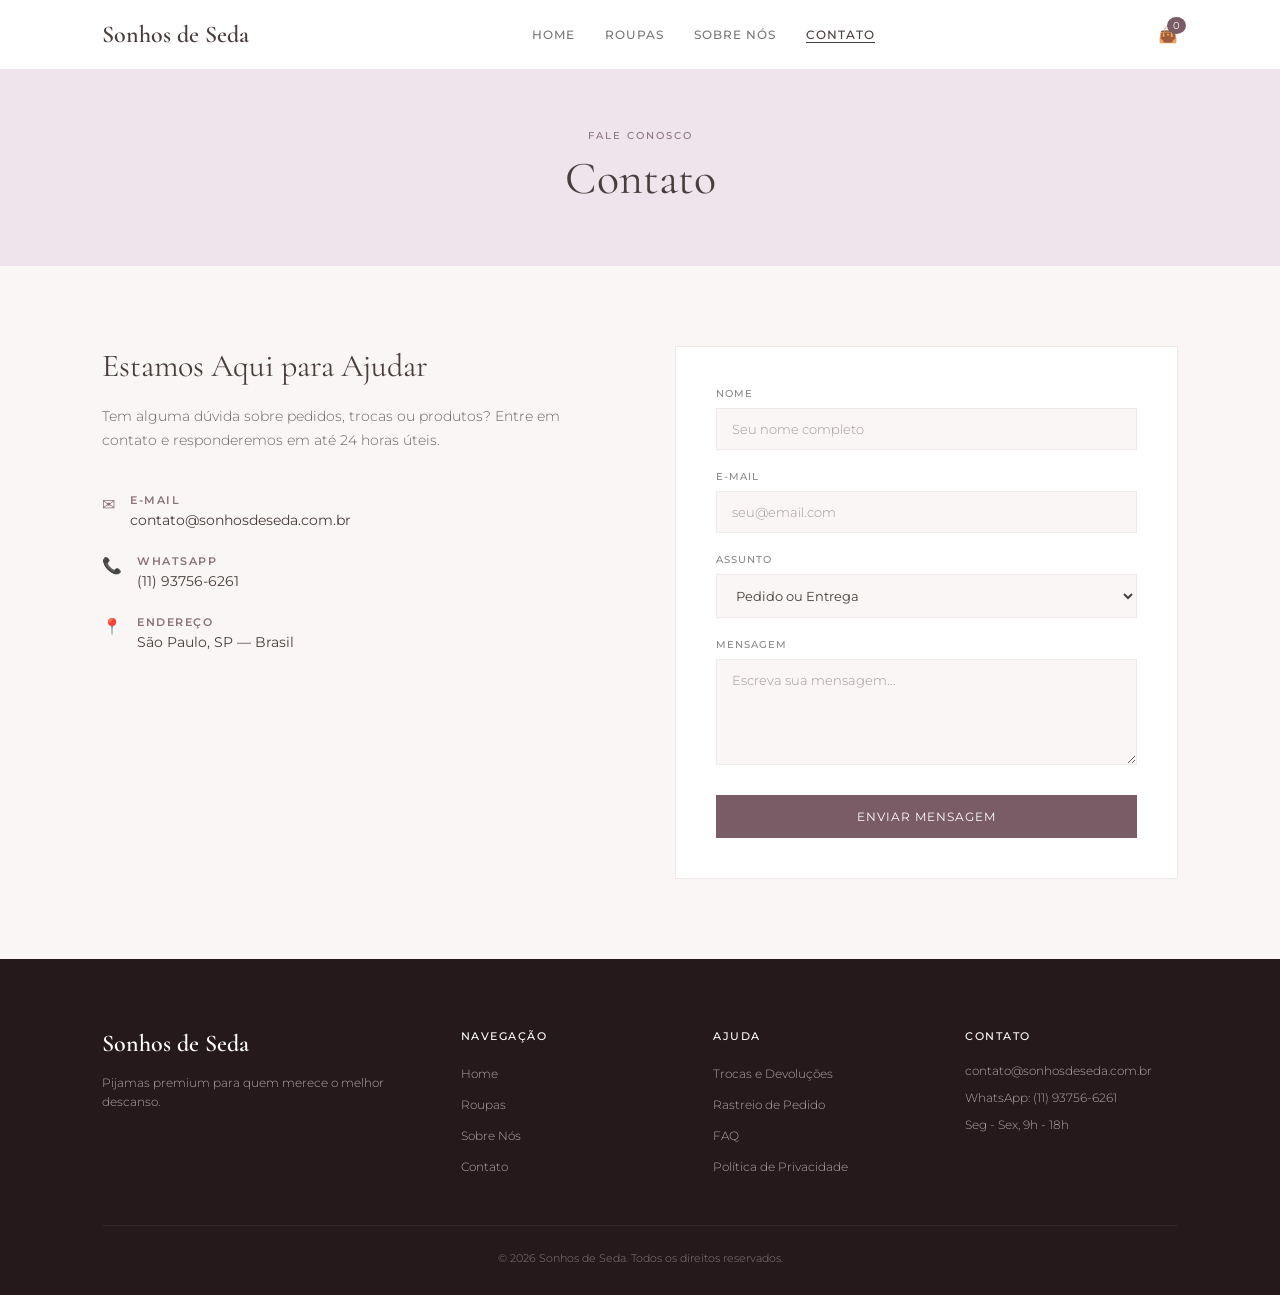
==== HTML/contato.html @ f3aa14cd "Add files via upload" ====
<!DOCTYPE html>
<html lang="pt-BR">
<head>
    <meta charset="UTF-8">
    <meta name="viewport" content="width=device-width, initial-scale=1.0">
    <title>Sonhos de Seda - Contato</title>
    <link rel="stylesheet" href="../CSS/contato.css">
    
    <link rel="preconnect" href="https://fonts.googleapis.com">
    <link rel="preconnect" href="https://fonts.gstatic.com" crossorigin>
    <link href="https://fonts.googleapis.com/css2?family=Cormorant+Garamond:ital,wght@0,400;0,600;1,400&family=Montserrat:wght@300;400;500;600&display=swap" rel="stylesheet">
</head>
<body>

    <!-- Header / Menu de Navegação -->
    <header class="main-header">
        <div class="logo">Sonhos de Seda</div>
        <nav class="nav-menu">
            <a href="index.html">HOME</a>
            <a href="roupas.html">ROUPAS</a>
            <a href="sobre.html">SOBRE NÓS</a>
            <a href="contato.html" class="active">CONTATO</a>
        </nav>
        <div class="cart-icon">
            <span class="icon">👜</span>
            <span class="badge">0</span>
        </div>
    </header>

    
    <section class="page-header">
        <div class="header-container">
            <span class="page-top-subtitle">FALE CONOSCO</span>
            <h1 class="page-title">Contato</h1>
        </div>
    </section>

    
    <main class="contact-section">
        <div class="contact-container">
            
        
            <div class="contact-info-column">
                <h2 class="contact-headline">Estamos Aqui para Ajudar</h2>
                <p class="contact-description">
                    Tem alguma dúvida sobre pedidos, trocas ou produtos? Entre em contato e responderemos em até 24 horas úteis.
                </p>

                <div class="contact-methods-list">
                    <!-- Método 1 -->
                    <div class="contact-method-item">
                        <span class="method-icon">✉</span>
                        <div class="method-details">
                            <h3>E-MAIL</h3>
                            <p>contato@sonhosdeseda.com.br</p>
                        </div>
                    </div>

                    <!-- Método 2 -->
                    <div class="contact-method-item">
                        <span class="method-icon">📞</span>
                        <div class="method-details">
                            <h3>WHATSAPP</h3>
                            <p>(11) 93756-6261</p>
                        </div>
                    </div>

                    <!-- Método 3 -->
                    <div class="contact-method-item">
                        <span class="method-icon">📍</span>
                        <div class="method-details">
                            <h3>ENDEREÇO</h3>
                            <p>São Paulo, SP — Brasil</p>
                        </div>
                    </div>
                </div>
            </div>

         
            <div class="contact-form-column">
                <form class="contact-form" id="whatsappForm">
                    
                    <div class="form-group">
                        <label for="name">NOME</label>
                        <input type="text" id="name" name="name" placeholder="Seu nome completo" required>
                    </div>

                    <div class="form-group">
                        <label for="email">E-MAIL</label>
                        <input type="email" id="email" name="email" placeholder="seu@email.com" required>
                    </div>

                    <div class="form-group">
                        <label for="subject">ASSUNTO</label>
                        <select id="subject" name="subject" required>
                            <option value="entrega">Pedido ou Entrega</option>
                            <option value="troca">Trocas e Devoluções</option>
                            <option value="duvida">Dúvida sobre Produtos</option>
                            <option value="outro">Outros Assuntos</option>
                        </select>
                    </div>

                    <div class="form-group">
                        <label for="message">MENSAGEM</label>
                        <textarea id="message" name="message" rows="5" placeholder="Escreva sua mensagem..." required></textarea>
                    </div>

                     <button type="submit" id="btnSubmit" class="btn-submit-contact">ENVIAR MENSAGEM</button>
                </form>
            </div>

        </div>
    </main>

    <!-- Rodapé / Footer -->
    <footer class="main-footer">
        <div class="footer-container">
            <div class="footer-column footer-brand">
                <h3 class="footer-logo">Sonhos de Seda</h3>
                <p class="footer-tagline">Pijamas premium para quem merece o melhor descanso.</p>
            </div>
            <div class="footer-column">
                <h4 class="footer-title">NAVEGAÇÃO</h4>
                <ul class="footer-links">
                    <li><a href="index.html">Home</a></li>
                    <li><a href="roupas.html">Roupas</a></li>
                    <li><a href="sobre.html">Sobre Nós</a></li>
                    <li><a href="contato.html">Contato</a></li>
                </ul>
            </div>
            <div class="footer-column">
                <h4 class="footer-title">AJUDA</h4>
                <ul class="footer-links">
                    <li><a href="#">Trocas e Devoluções</a></li>
                    <li><a href="#">Rastreio de Pedido</a></li>
                    <li><a href="#">FAQ</a></li>
                    <li><a href="#">Política de Privacidade</a></li>
                </ul>
            </div>
            <div class="footer-column">
                <h4 class="footer-title">CONTATO</h4>
                <ul class="footer-contact-info">
                    <li>contato@sonhosdeseda.com.br</li>
                    <li>WhatsApp: (11) 93756-6261</li>
                    <li>Seg - Sex, 9h - 18h</li>
                </ul>
            </div>
        </div>
        <div class="footer-bottom">
            <p>&copy; 2026 Sonhos de Seda. Todos os direitos reservados.</p>
        </div>
    </footer>


    <script src="../JS/contato.js"></script>
</body>
</html>
---- CSS/contato.css ----
/* Resets Básicos */
* {
    margin: 0;
    padding: 0;
    box-sizing: border-box;
}

body {
    font-family: 'Montserrat', sans-serif;
    background-color: #FAF6F5; /* Tom off-white padrão do Figma */
    color: #333333;
    overflow-x: hidden;
}

/* --- HEADER --- */
.main-header {
    display: flex;
    justify-content: space-between;
    align-items: center;
    padding: 20px 8%;
    background-color: #ffffff;
    width: 100%;
}

.logo {
    font-family: 'Cormorant Garamond', serif;
    font-size: 24px;
    font-weight: 600;
    color: #4A3E3D;
}

.nav-menu {
    display: flex;
    gap: 30px;
}

.nav-menu a {
    text-decoration: none;
    font-size: 12px;
    letter-spacing: 1px;
    color: #777777;
    font-weight: 500;
    transition: color 0.3s ease;
}

.nav-menu a:hover, 
.nav-menu a.active {
    color: #4A3E3D;
    border-bottom: 1px solid #4A3E3D;
}

.cart-icon {
    position: relative;
    cursor: pointer;
}

.cart-icon .badge {
    position: absolute;
    top: -8px;
    right: -8px;
    background-color: #7A5C67;
    color: white;
    font-size: 10px;
    padding: 2px 6px;
    border-radius: 50%;
}

/* --- HERO / PAGE HEADER --- */
.page-header {
    background-color: #EFE4EC; /* Fundo lilás claro */
    text-align: center;
    padding: 60px 20px;
}

.header-container {
    max-width: 800px;
    margin: 0 auto;
}

.page-top-subtitle {
    font-size: 10px;
    letter-spacing: 2px;
    color: #8A7379;
    display: block;
    margin-bottom: 8px;
    font-weight: 500;
}

.page-title {
    font-family: 'Cormorant Garamond', serif;
    font-size: 46px;
    color: #4A3E3D;
    font-weight: 400;
}

/* --- SEÇÃO PRINCIPAL DE CONTATO --- */
.contact-section {
    padding: 80px 8%;
    background-color: #FAF6F5;
}

.contact-container {
    max-width: 1100px;
    margin: 0 auto;
    display: grid;
    grid-template-columns: 1fr 1fr;
    gap: 70px;
    align-items: start;
}

/* Coluna de Informações (Esquerda) */
.contact-info-column {
    display: flex;
    flex-direction: column;
}

.contact-headline {
    font-family: 'Cormorant Garamond', serif;
    font-size: 32px;
    color: #4A3E3D;
    font-weight: 400;
    margin-bottom: 20px;
}

.contact-description {
    font-size: 14px;
    line-height: 1.7;
    color: #666666;
    font-weight: 300;
    margin-bottom: 40px;
}

.contact-methods-list {
    display: flex;
    flex-direction: column;
    gap: 25px;
}

.contact-method-item {
    display: flex;
    align-items: flex-start;
    gap: 15px;
}

.method-icon {
    font-size: 16px;
    color: #8A7379;
    margin-top: 2px;
}

.method-details h3 {
    font-size: 11px;
    letter-spacing: 1.5px;
    color: #8A7379;
    margin-bottom: 4px;
    font-weight: 600;
}

.method-details p {
    font-size: 14px;
    color: #4A3E3D;
    font-weight: 400;
}

/* Coluna do Formulário (Direita) */
.contact-form-column {
    background-color: #ffffff;
    padding: 40px;
    border: 1px solid #EFEAE8;
}

.contact-form {
    display: flex;
    flex-direction: column;
    gap: 20px;
}

.form-group {
    display: flex;
    flex-direction: column;
    gap: 8px;
}

.form-group label {
    font-size: 10px;
    letter-spacing: 1px;
    color: #888888;
    font-weight: 500;
}

.form-group input,
.form-group select,
.form-group textarea {
    width: 100%;
    padding: 12px 15px;
    background-color: #FAF6F5; /* Tom lilás/off-white sutil interno dos campos */
    border: 1px solid #EFEAE8;
    font-family: 'Montserrat', sans-serif;
    font-size: 13px;
    color: #4A3E3D;
    outline: none;
    transition: border-color 0.3s ease;
}

.form-group input::placeholder,
.form-group textarea::placeholder {
    color: #A39698;
    font-weight: 300;
}

.form-group input:focus,
.form-group select:focus,
.form-group textarea:focus {
    border-color: #7A5C67; /* Destaca a borda ao clicar */
}

/* Botão de Envio */
.btn-submit-contact {
    background-color: #7A5C67; /* Tom de roxo opaco visto no print */
    color: #ffffff;
    border: none;
    padding: 14px;
    font-family: 'Montserrat', sans-serif;
    font-size: 12px;
    letter-spacing: 1px;
    font-weight: 400;
    cursor: pointer;
    transition: background-color 0.3s ease;
    margin-top: 10px;
}

.btn-submit-contact:hover {
    background-color: #634953;
}

/* --- RODAPÉ (FOOTER) --- */
.main-footer {
    background-color: #26191B;
    color: #ffffff;
    padding: 70px 8% 30px 8%;
}

.footer-container {
    max-width: 1200px;
    margin: 0 auto;
    display: grid;
    grid-template-columns: 1.5fr repeat(3, 1fr);
    gap: 40px;
    padding-bottom: 50px;
}

.footer-brand { padding-right: 20px; }
.footer-logo { font-family: 'Cormorant Garamond', serif; font-size: 24px; font-weight: 600; margin-bottom: 15px; }
.footer-tagline { font-size: 12px; line-height: 1.6; color: #B3A7A9; font-weight: 300; }
.footer-title { font-size: 11px; letter-spacing: 1.5px; margin-bottom: 20px; font-weight: 500; }
.footer-links { list-style: none; display: flex; flex-direction: column; gap: 12px; }
.footer-links a { text-decoration: none; font-size: 12px; color: #B3A7A9; font-weight: 300; }
.footer-links a:hover { color: #ffffff; }
.footer-contact-info { list-style: none; display: flex; flex-direction: column; gap: 12px; font-size: 12px; color: #B3A7A9; font-weight: 300; }
.footer-bottom { max-width: 1200px; margin: 0 auto; padding-top: 25px; border-top: 1px solid rgba(255, 255, 255, 0.05); text-align: center; }
.footer-bottom p { font-size: 11px; color: #8A7B7D; font-weight: 300; }

/* --- RESPONSIVIDADE --- */
@media (max-width: 992px) {
    .contact-container {
        grid-template-columns: 1fr;
        gap: 50px;
    }
    .footer-container {
        grid-template-columns: repeat(2, 1fr);
    }
}

@media (max-width: 768px) {
    .main-header { padding: 20px 4%; }
    .nav-menu { display: none; }
    .page-title { font-size: 36px; }
    .contact-form-column { padding: 25px; }
    .footer-container { grid-template-columns: 1fr; gap: 35px; }
}
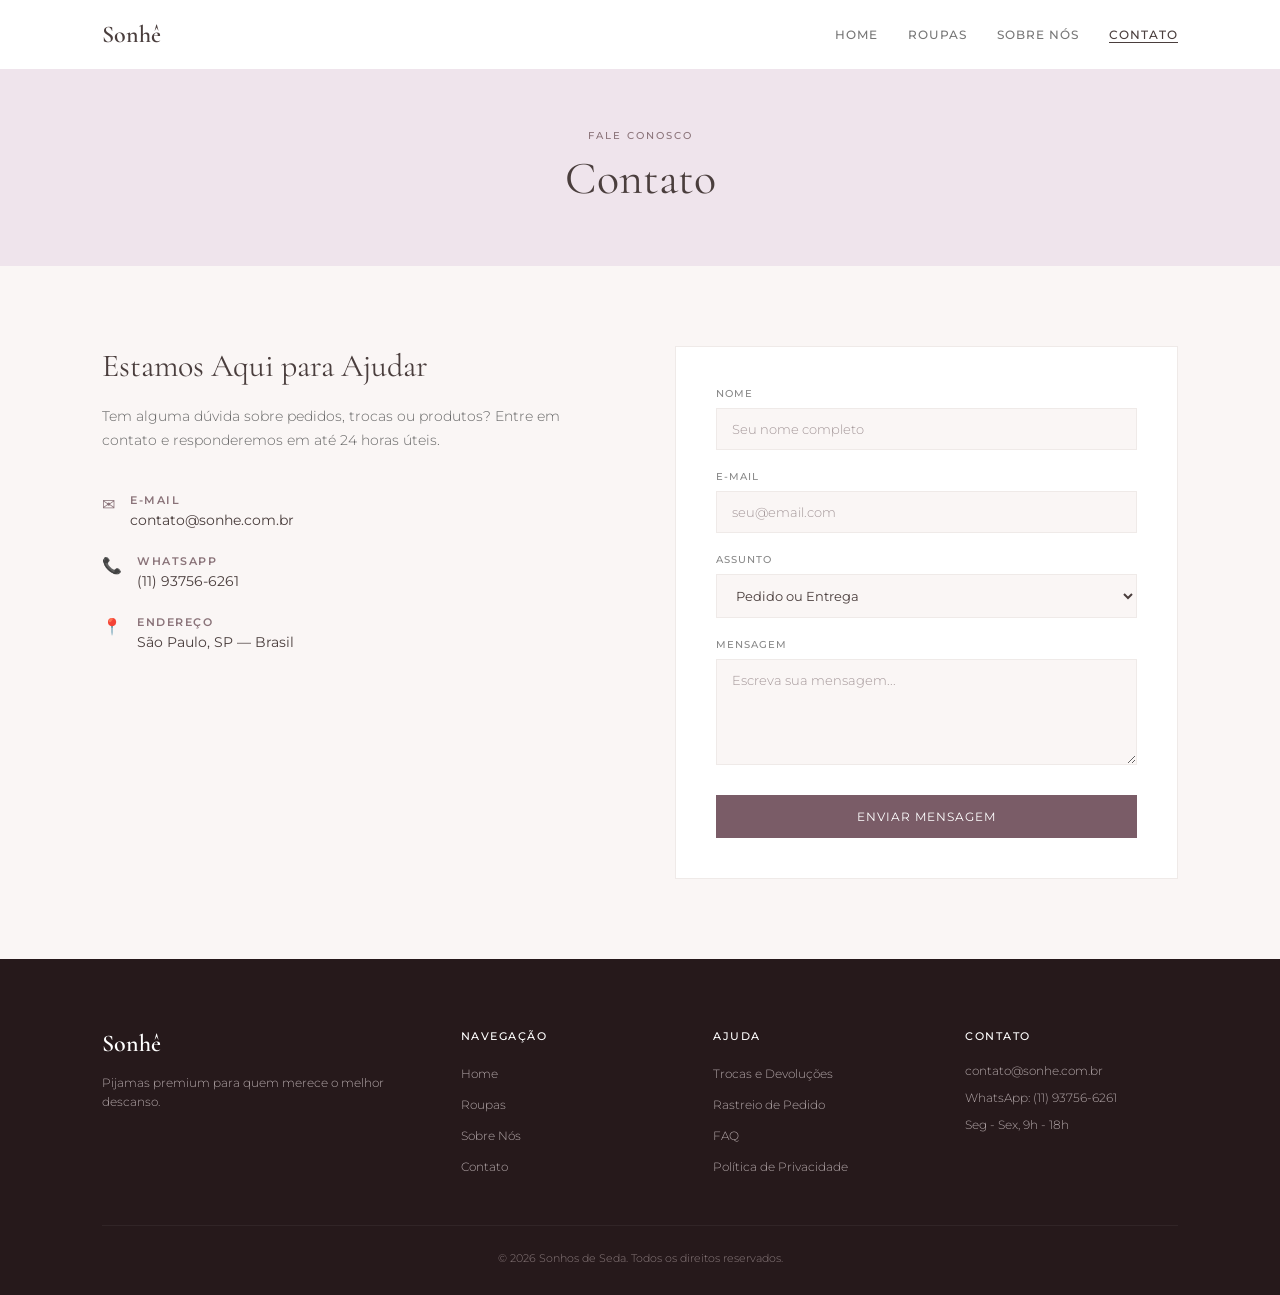
==== commit 6ec517cf: "Add files via upload" ====
--- a/HTML/contato.html
+++ b/HTML/contato.html
@@ -3,28 +3,26 @@
 <head>
     <meta charset="UTF-8">
     <meta name="viewport" content="width=device-width, initial-scale=1.0">
-    <title>Sonhos de Seda - Contato</title>
+    <title>SONHÊ- Contato</title>
     <link rel="stylesheet" href="../CSS/contato.css">
     
     <link rel="preconnect" href="https://fonts.googleapis.com">
     <link rel="preconnect" href="https://fonts.gstatic.com" crossorigin>
     <link href="https://fonts.googleapis.com/css2?family=Cormorant+Garamond:ital,wght@0,400;0,600;1,400&family=Montserrat:wght@300;400;500;600&display=swap" rel="stylesheet">
+    <link rel="shortcut icon" href="../IMAGENS/LOGO.jpeg" type="image/x-icon">
 </head>
 <body>
 
     <!-- Header / Menu de Navegação -->
     <header class="main-header">
-        <div class="logo">Sonhos de Seda</div>
+        <div class="logo">Sonhê</div>
         <nav class="nav-menu">
-            <a href="index.html">HOME</a>
+            <a href="../index.html">HOME</a>
             <a href="roupas.html">ROUPAS</a>
             <a href="sobre.html">SOBRE NÓS</a>
             <a href="contato.html" class="active">CONTATO</a>
         </nav>
-        <div class="cart-icon">
-            <span class="icon">👜</span>
-            <span class="badge">0</span>
-        </div>
+       
     </header>
 
     
@@ -52,7 +50,7 @@
                         <span class="method-icon">✉</span>
                         <div class="method-details">
                             <h3>E-MAIL</h3>
-                            <p>contato@sonhosdeseda.com.br</p>
+                            <p>contato@sonhe.com.br</p>
                         </div>
                     </div>
 
@@ -116,7 +114,7 @@
     <footer class="main-footer">
         <div class="footer-container">
             <div class="footer-column footer-brand">
-                <h3 class="footer-logo">Sonhos de Seda</h3>
+                <h3 class="footer-logo">Sonhê</h3>
                 <p class="footer-tagline">Pijamas premium para quem merece o melhor descanso.</p>
             </div>
             <div class="footer-column">
@@ -140,7 +138,7 @@
             <div class="footer-column">
                 <h4 class="footer-title">CONTATO</h4>
                 <ul class="footer-contact-info">
-                    <li>contato@sonhosdeseda.com.br</li>
+                    <li>contato@sonhe.com.br</li>
                     <li>WhatsApp: (11) 93756-6261</li>
                     <li>Seg - Sex, 9h - 18h</li>
                 </ul>
